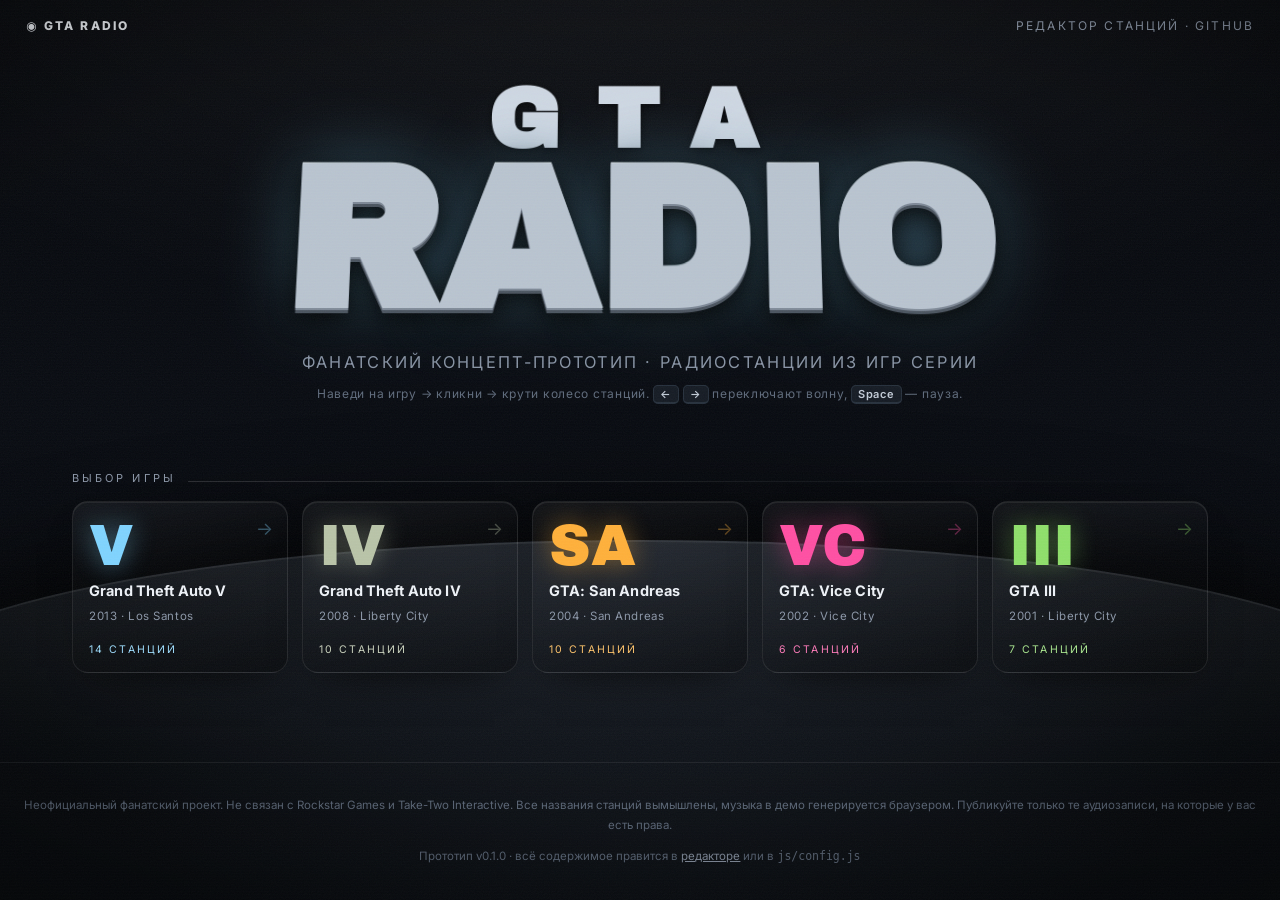
==== index.html @ 394b69d8 "GTA RADIO: прототип v0.1 — главная, экран радио (колесо/список), темы 5 игр, демо-звук WebAudio, ред" ====
<!DOCTYPE html>
<html lang="ru">
<head>
<meta charset="utf-8">
<meta name="viewport" content="width=device-width, initial-scale=1">
<title>GTA RADIO — фанатское радио из игр серии</title>
<meta name="description" content="Концепт-сайт: радиостанции из GTA V, IV, San Andreas, Vice City и GTA III. Круговой селектор станций, как в игре.">
<link rel="icon" href="data:image/svg+xml,%3Csvg xmlns='http://www.w3.org/2000/svg' viewBox='0 0 32 32'%3E%3Crect width='32' height='32' rx='7' fill='%23070b11'/%3E%3Ccircle cx='16' cy='16' r='10' fill='none' stroke='%237fd4ff' stroke-width='2'/%3E%3Ccircle cx='16' cy='16' r='3' fill='%237fd4ff'/%3E%3C/svg%3E">
<link rel="stylesheet" href="css/style.css">
</head>
<body>
  <div class="bg"></div>
  <div class="grain"></div>
  <div class="vignette"></div>
  <div class="scanlines"></div>

  <div class="home">
    <header class="home-head">
      <span class="brand">◉ GTA RADIO</span>
      <span><a href="editor.html">Редактор станций</a> · <a href="https://github.com/" target="_blank" rel="noopener">GitHub</a></span>
    </header>

    <main class="title-wrap">
      <h1 class="title"><span class="l1">GTA</span><span class="l2">RADIO</span></h1>
      <p class="subtitle" id="subtitle">выбери игру — получи её эфир</p>
      <p class="hint">Наведи на игру → кликни → крути колесо станций. <kbd>←</kbd> <kbd>→</kbd> переключают волну, <kbd>Space</kbd> — пауза.</p>

      <section class="games">
        <div class="games-h"><span>Выбор игры</span></div>
        <div class="games-grid" id="games"></div>
      </section>
    </main>

    <footer class="footer">
      <p id="disclaimer"></p>
      <p>Прототип v<span id="ver"></span> · всё содержимое правится в <a href="editor.html">редакторе</a> или в <code>js/config.js</code></p>
    </footer>
  </div>

<script src="js/config.js"></script>
<script>
(function () {
  const CFG = window.RADIO_CONFIG;
  const grid = document.getElementById('games');
  document.getElementById('subtitle').textContent = CFG.meta.subtitle;
  document.getElementById('disclaimer').textContent = CFG.meta.disclaimer;
  document.getElementById('ver').textContent = CFG.meta.version;

  CFG.games.forEach(g => {
    const a = document.createElement('a');
    a.className = 'game';
    a.href = 'radio.html?game=' + g.id;
    a.style.setProperty('--c', g.accent);
    a.innerHTML = `
      <span class="g-arrow">→</span>
      <span class="num">${g.num}</span>
      <span class="g-name">${g.name}</span>
      <span class="g-meta">${g.year} · ${g.city}</span>
      <span class="g-count">${g.stations.length} станций</span>`;
    a.addEventListener('mouseenter', () => document.body.style.setProperty('--accent', g.accent));
    a.addEventListener('focus', () => document.body.style.setProperty('--accent', g.accent));
    grid.appendChild(a);
  });
})();
</script>
</body>
</html>
---- css/style.css ----
@import url("https://fonts.googleapis.com/css2?family=Inter:wght@400;600;800;900&family=Archivo+Black&family=Oswald:wght@500;700&display=swap");

/* =========================================================================
   GTA RADIO — общие стили
   Темы игр подключаются классом на <body>: theme-v / theme-iv / theme-sa ...
   ========================================================================= */

:root{
  --bg:#04060a;
  --bg2:#0a0e14;
  --fg:#eef2f7;
  --muted:#8b96a7;
  --accent:#7fd4ff;
  --panel:rgba(10,14,20,.72);
  --panel-brd:rgba(255,255,255,.10);
  --wheel-size:min(66vmin,520px);
  --radius:16px;
  --f-title:"Archivo Black","Inter",system-ui,-apple-system,"Segoe UI",Roboto,sans-serif;
  --f-ui:"Inter",system-ui,-apple-system,"Segoe UI",Roboto,sans-serif;
  --f-hud:"Oswald","Inter",system-ui,sans-serif;
}

*{box-sizing:border-box}
html,body{height:100%}
body{
  margin:0;
  font-family:var(--f-ui);
  color:var(--fg);
  background:var(--bg);
  -webkit-font-smoothing:antialiased;
  overflow-x:hidden;
}
a{color:inherit}
button{font:inherit;color:inherit;background:none;border:0;cursor:pointer}
img,svg{display:block}
.hidden,[hidden]{display:none!important}

/* ----------------------------- фоны и слои ----------------------------- */
.bg{position:fixed;inset:0;z-index:-2;pointer-events:none}
.bg::before{
  content:"";position:absolute;inset:0;
  background:
    radial-gradient(120% 80% at 50% -10%, rgba(255,255,255,.055), transparent 60%),
    radial-gradient(90% 70% at 50% 115%, color-mix(in srgb, var(--accent) 14%, transparent), transparent 65%),
    linear-gradient(180deg,#05070b 0%,#080b11 45%,#04060a 100%);
}
.bg::after{ /* интерьер машины: торпедо */
  content:"";position:absolute;left:-10%;right:-10%;bottom:-38vh;height:78vh;
  background:
    linear-gradient(180deg, rgba(255,255,255,.045), rgba(0,0,0,0) 30%),
    radial-gradient(60% 100% at 50% 0%, #151a22, #070a0e 70%);
  border-radius:50% 50% 0 0 / 22% 22% 0 0;
  box-shadow:inset 0 2px 0 rgba(255,255,255,.07), 0 -30px 90px rgba(0,0,0,.75);
  filter:blur(.2px);
}
.scanlines{
  position:fixed;inset:0;z-index:60;pointer-events:none;opacity:.30;
  background:repeating-linear-gradient(180deg, rgba(255,255,255,.045) 0 1px, transparent 1px 3px);
  mix-blend-mode:overlay;
}
.vignette{
  position:fixed;inset:0;z-index:59;pointer-events:none;
  background:radial-gradient(120% 90% at 50% 45%, transparent 45%, rgba(0,0,0,.72) 100%);
}
.grain{
  position:fixed;inset:-50%;z-index:58;pointer-events:none;opacity:.055;
  background-image:url("data:image/svg+xml;utf8,<svg xmlns='http://www.w3.org/2000/svg' width='120' height='120'><filter id='n'><feTurbulence type='fractalNoise' baseFrequency='.85' numOctaves='3'/></filter><rect width='120' height='120' filter='url(%23n)'/></svg>");
  animation:grain 1.1s steps(4) infinite;
}
@keyframes grain{0%{transform:translate(0,0)}25%{transform:translate(-2%,1%)}50%{transform:translate(1%,-2%)}75%{transform:translate(-1%,-1%)}100%{transform:translate(2%,1%)}}

/* =========================================================================
   ГЛАВНАЯ
   ========================================================================= */
.home{min-height:100vh;display:flex;flex-direction:column}
.home-head{
  display:flex;align-items:center;justify-content:space-between;
  padding:18px 26px;font-size:12px;letter-spacing:.18em;text-transform:uppercase;color:var(--muted)
}
.home-head .brand{color:var(--fg);font-weight:800}
.home-head a{text-decoration:none;color:var(--muted);transition:color .2s}
.home-head a:hover{color:var(--accent)}

.title-wrap{flex:1;display:flex;flex-direction:column;align-items:center;justify-content:center;padding:0 20px;text-align:center;position:relative}
.title{
  position:relative;margin:0;line-height:.86;
  font-family:var(--f-title);
  font-size:clamp(3.4rem,15.5vw,13rem);
  letter-spacing:.005em;text-transform:uppercase;
  color:#f4f7fb;
  text-shadow:
    0 1px 0 #b9c4d0, 0 3px 0 #7d8896, 0 6px 0 #4b545f, 0 10px 24px rgba(0,0,0,.85),
    0 0 70px color-mix(in srgb, var(--accent) 35%, transparent);
  transform:perspective(700px) rotateX(6deg);
}
.title .l1,.title .l2{display:block}
.title .l1{font-size:.44em;letter-spacing:.42em;color:#cfd8e3;text-shadow:0 2px 10px rgba(0,0,0,.8)}
.title .l2{
  background:linear-gradient(180deg,#ffffff 0%,#e6edf6 38%,#9fb0c2 52%,#f2f6fb 62%,#c6d1dd 100%);
  -webkit-background-clip:text;background-clip:text;-webkit-text-fill-color:transparent;
  filter:drop-shadow(0 6px 18px rgba(0,0,0,.75));
}
.title .l2{animation:glowPulse 5.5s ease-in-out infinite}
@keyframes glowPulse{
  0%,100%{filter:drop-shadow(0 6px 18px rgba(0,0,0,.75)) drop-shadow(0 0 26px rgba(127,212,255,.10))}
  50%{filter:drop-shadow(0 6px 18px rgba(0,0,0,.75)) drop-shadow(0 0 46px rgba(127,212,255,.30))}
}
.subtitle{margin:26px 0 0;color:var(--muted);font-size:clamp(.85rem,1.6vw,1.02rem);letter-spacing:.14em;text-transform:uppercase}
.hint{margin-top:14px;color:#5f6b7c;font-size:12px;letter-spacing:.06em}
.hint kbd{background:#151b24;border:1px solid #26303c;border-bottom-width:2px;border-radius:5px;padding:1px 6px;font:600 11px/1.6 var(--f-ui);color:#c3ccd8}

/* выбор игры */
.games{margin:56px auto 0;width:min(1180px,100%);padding:0 22px}
.games-h{display:flex;align-items:baseline;gap:12px;margin-bottom:16px;color:var(--muted);font-size:11px;letter-spacing:.28em;text-transform:uppercase}
.games-h::after{content:"";flex:1;height:1px;background:linear-gradient(90deg,rgba(255,255,255,.14),transparent)}
.games-grid{display:grid;grid-template-columns:repeat(auto-fit,minmax(158px,1fr));gap:14px;padding-bottom:60px}
.game{
  position:relative;display:flex;flex-direction:column;align-items:flex-start;gap:10px;
  padding:18px 16px 16px;border-radius:var(--radius);text-decoration:none;overflow:hidden;
  background:linear-gradient(165deg,rgba(255,255,255,.055),rgba(255,255,255,.012) 45%,rgba(0,0,0,.35));
  border:1px solid rgba(255,255,255,.09);
  box-shadow:0 18px 40px -24px rgba(0,0,0,.9), inset 0 1px 0 rgba(255,255,255,.07);
  transition:transform .28s cubic-bezier(.2,.8,.2,1), border-color .28s, box-shadow .28s;
}
.game::before{
  content:"";position:absolute;inset:0;opacity:0;transition:opacity .3s;
  background:radial-gradient(120% 90% at 20% 0%, color-mix(in srgb, var(--c) 26%, transparent), transparent 70%);
}
.game:hover,.game:focus-visible{transform:translateY(-6px);border-color:color-mix(in srgb, var(--c) 55%, transparent);box-shadow:0 26px 50px -22px rgba(0,0,0,.95), 0 0 0 1px color-mix(in srgb, var(--c) 22%, transparent), 0 0 42px -12px color-mix(in srgb, var(--c) 55%, transparent)}
.game:hover::before,.game:focus-visible::before{opacity:1}
.game>*{position:relative}
.game .num{
  font-family:var(--f-title);font-size:clamp(2.6rem,5.4vw,3.6rem);line-height:.9;color:var(--c);
  text-shadow:0 0 26px color-mix(in srgb, var(--c) 45%, transparent)
}
.game .g-name{font-weight:700;font-size:14.5px;letter-spacing:.01em}
.game .g-meta{color:var(--muted);font-size:11.5px;letter-spacing:.05em}
.game .g-count{margin-top:auto;padding-top:10px;font-size:10.5px;letter-spacing:.2em;text-transform:uppercase;color:color-mix(in srgb, var(--c) 75%, #ffffff)}
.game .g-arrow{position:absolute;top:16px;right:14px;color:var(--c);opacity:.35;transition:.28s;font-size:18px}
.game:hover .g-arrow{opacity:1;transform:translateX(3px)}

.footer{padding:22px;border-top:1px solid rgba(255,255,255,.07);color:#5f6b7c;font-size:11.5px;line-height:1.7;text-align:center}
.footer a{color:var(--muted)}

/* =========================================================================
   ЭКРАН РАДИО
   ========================================================================= */
.stage{min-height:100vh;display:flex;flex-direction:column;position:relative}

.topbar{
  display:flex;align-items:center;gap:14px;padding:16px 22px;z-index:20;
  font-size:11px;letter-spacing:.2em;text-transform:uppercase;color:var(--muted)
}
.btn{
  display:inline-flex;align-items:center;gap:8px;padding:9px 15px;border-radius:999px;
  border:1px solid rgba(255,255,255,.13);background:rgba(255,255,255,.045);
  color:#dbe3ee;font-size:11px;letter-spacing:.16em;text-transform:uppercase;
  transition:.22s;backdrop-filter:blur(6px)
}
.btn:hover{border-color:color-mix(in srgb,var(--accent) 55%,transparent);color:#fff;background:rgba(255,255,255,.09);box-shadow:0 0 22px -8px var(--accent)}
.btn.primary{border-color:color-mix(in srgb,var(--accent) 50%,transparent);color:#fff;background:color-mix(in srgb,var(--accent) 16%,transparent)}
.topbar .spacer{flex:1}
.topbar .game-tag{color:#c6cfdb;font-weight:700}
.topbar .game-tag b{color:var(--accent)}

/* HUD «как в игре» */
.hud{
  position:absolute;top:74px;left:24px;z-index:22;max-width:min(46vw,460px);
  animation:hudIn .5s cubic-bezier(.2,.9,.2,1) both
}
@keyframes hudIn{from{opacity:0;transform:translateY(-10px)}to{opacity:1;transform:none}}
.hud .st{display:flex;align-items:center;gap:12px}
.hud .st .ico{width:46px;height:46px;border-radius:11px;overflow:hidden;box-shadow:0 8px 22px rgba(0,0,0,.6), 0 0 0 1px rgba(255,255,255,.09)}
.hud .st .ico svg{width:100%;height:100%}
.hud .name{font-family:var(--f-hud);font-weight:700;font-size:clamp(17px,2.3vw,25px);letter-spacing:.045em;text-transform:uppercase;color:#fff;text-shadow:0 2px 10px rgba(0,0,0,.9)}
.hud .tag{font-size:10.5px;letter-spacing:.22em;text-transform:uppercase;color:var(--accent);margin-top:2px}
.hud .track{margin-top:9px;font-size:13px;color:#c9d3e0;text-shadow:0 1px 6px rgba(0,0,0,.9);display:flex;align-items:center;gap:8px;min-height:19px}
.hud .track .t{white-space:nowrap;overflow:hidden;text-overflow:ellipsis;max-width:38vw}
.hud .track .a{color:var(--muted)}
.hud .live{font-size:9.5px;letter-spacing:.18em;padding:2px 7px;border-radius:4px;background:#c0392b;color:#fff;font-weight:800}

/* ------------------------------- КОЛЕСО ------------------------------- */
.wheel-stage{flex:1;display:grid;place-items:center;padding:34px 0 8px;position:relative}
.wheel{position:relative;width:var(--wheel-size);height:var(--wheel-size)}
.wheel .ring-bg{
  position:absolute;inset:6%;border-radius:50%;
  background:radial-gradient(circle at 50% 40%, rgba(255,255,255,.055), rgba(0,0,0,.55) 68%);
  border:1px solid rgba(255,255,255,.07);
  box-shadow:inset 0 0 80px rgba(0,0,0,.85), 0 0 60px -20px color-mix(in srgb,var(--accent) 30%,transparent);
}
.wheel .ring-bg::after{
  content:"";position:absolute;inset:14%;border-radius:50%;
  border:1px dashed rgba(255,255,255,.09);
  animation:spin 90s linear infinite;
}
@keyframes spin{to{transform:rotate(360deg)}}
.ring{position:absolute;inset:0;transform:rotate(var(--rot,0deg));transition:transform .62s cubic-bezier(.19,.9,.22,1)}
.st-chip{
  position:absolute;top:50%;left:50%;width:calc(var(--wheel-size)*.20);height:calc(var(--wheel-size)*.20);
  margin:calc(var(--wheel-size)*-.10) 0 0 calc(var(--wheel-size)*-.10);
  /* позиция на круге фиксирована (кольцо поворачивает всё само),
     а контр-поворот держит иконки и подписи вертикальными */
  transform:rotate(calc(var(--a) - 90deg)) translate(calc(var(--wheel-size)*.355)) rotate(calc(var(--a)*-1 + 90deg - var(--rot,0deg)));
  transition:transform .62s cubic-bezier(.19,.9,.22,1), filter .25s, opacity .35s;
  display:grid;place-items:center;padding:0;
}
.st-chip .disc{
  width:100%;height:100%;border-radius:22%;overflow:hidden;position:relative;
  border:1px solid rgba(255,255,255,.13);
  box-shadow:0 14px 30px rgba(0,0,0,.65);
  transition:transform .25s cubic-bezier(.2,.9,.2,1), box-shadow .25s, border-color .25s;
}
.st-chip .disc svg{width:100%;height:100%}
.st-chip .lbl{
  position:absolute;top:104%;left:50%;transform:translateX(-50%);
  width:180%;text-align:center;font-family:var(--f-hud);font-weight:600;
  font-size:clamp(8.5px,1.15vw,11.5px);letter-spacing:.1em;text-transform:uppercase;
  color:#9aa6b6;white-space:nowrap;overflow:hidden;text-overflow:ellipsis;
  text-shadow:0 2px 8px rgba(0,0,0,.95);transition:.25s;opacity:0
}
.st-chip.active{z-index:6}
.st-chip .lbl{z-index:7}
.st-chip:hover .disc{transform:scale(1.1);border-color:rgba(255,255,255,.35)}
.st-chip:hover .lbl{color:#e7edf5;opacity:1}
.st-chip.active .disc{
  transform:scale(1.22);border-color:color-mix(in srgb,var(--sc) 70%,#fff);
  box-shadow:0 0 0 2px color-mix(in srgb,var(--sc) 55%,transparent), 0 0 46px -6px color-mix(in srgb,var(--sc) 85%,transparent), 0 18px 34px rgba(0,0,0,.7);
}
.st-chip.active .lbl{color:#fff;font-weight:700;opacity:1}
.st-chip:not(.active){opacity:.72;filter:saturate(.55) brightness(.85)}
.st-chip:not(.active):hover{opacity:1;filter:none}

.wheel .marker{
  position:absolute;top:-2px;left:50%;transform:translateX(-50%);z-index:5;
  width:0;height:0;border-left:9px solid transparent;border-right:9px solid transparent;
  border-top:14px solid var(--accent);filter:drop-shadow(0 0 10px var(--accent));opacity:.9
}
.hub{
  position:absolute;top:50%;left:50%;transform:translate(-50%,-50%);
  width:calc(var(--wheel-size)*.40);height:calc(var(--wheel-size)*.40);
  border-radius:50%;display:grid;place-items:center;gap:6px;
  background:radial-gradient(circle at 50% 35%, rgba(20,26,34,.96), rgba(4,6,10,.98));
  border:1px solid rgba(255,255,255,.09);
  box-shadow:inset 0 0 40px rgba(0,0,0,.9), 0 0 0 8px rgba(255,255,255,.02), 0 24px 60px rgba(0,0,0,.7)
}
.hub .eq{width:64%;height:34%}
.hub .power{
  width:46px;height:46px;border-radius:50%;display:grid;place-items:center;
  border:1px solid rgba(255,255,255,.16);background:rgba(255,255,255,.05);transition:.22s
}
.hub .power:hover{border-color:var(--accent);box-shadow:0 0 22px -6px var(--accent);background:rgba(255,255,255,.1)}
.hub .power svg{width:19px;height:19px}
.hub .hintline{font-size:9px;letter-spacing:.22em;text-transform:uppercase;color:#6b7686;text-align:center}

/* ------------------------------- СПИСОК ------------------------------- */
.list-stage{flex:1;display:flex;align-items:center;padding:20px 4vw 30px;position:relative}
.stage-num{
  position:absolute;top:50%;left:50%;transform:translate(-50%,-50%);
  font-family:var(--f-title);font-size:min(46vmin,420px);line-height:1;
  color:color-mix(in srgb,var(--accent) 9%, transparent);
  letter-spacing:.02em;pointer-events:none;user-select:none;white-space:nowrap
}
.rpanel{
  width:min(430px,86vw);border-radius:6px;padding:14px 0 10px;
  background:linear-gradient(180deg, rgba(14,18,24,.86), rgba(6,9,13,.9));
  border:1px solid rgba(255,255,255,.13);
  box-shadow:0 30px 70px rgba(0,0,0,.7), inset 0 1px 0 rgba(255,255,255,.08);
  animation:hudIn .45s both
}
.rpanel .rp-head{
  display:flex;align-items:center;gap:9px;padding:0 16px 11px;
  border-bottom:1px solid rgba(255,255,255,.1);
  font-family:var(--f-hud);font-weight:700;font-size:13px;letter-spacing:.24em;text-transform:uppercase;color:#dfe6ef
}
.rpanel .rp-head .dot{width:7px;height:7px;border-radius:50%;background:var(--accent);box-shadow:0 0 10px var(--accent);animation:blink 1.6s infinite}
@keyframes blink{50%{opacity:.25}}
.rlist{list-style:none;margin:8px 0 0;padding:0;max-height:min(58vh,520px);overflow:auto;scrollbar-width:thin}
.rlist::-webkit-scrollbar{width:6px}
.rlist::-webkit-scrollbar-thumb{background:rgba(255,255,255,.16);border-radius:3px}
.rlist li{margin:0}
.rlist button{
  width:100%;display:flex;align-items:center;gap:11px;padding:8px 16px;text-align:left;
  border-left:3px solid transparent;transition:.16s
}
.rlist button:hover{background:rgba(255,255,255,.055)}
.rlist .ico{width:30px;height:30px;border-radius:7px;overflow:hidden;flex:none;box-shadow:0 0 0 1px rgba(255,255,255,.09)}
.rlist .ico svg{width:100%;height:100%}
.rlist .nm{font-family:var(--f-hud);font-weight:600;font-size:14px;letter-spacing:.05em;text-transform:uppercase;color:#cfd8e4;white-space:nowrap;overflow:hidden;text-overflow:ellipsis}
.rlist .nm{display:block}
.rlist .tg{display:block;font-size:10px;letter-spacing:.12em;text-transform:uppercase;color:#6f7b8b;margin-top:1px}
.rlist li.active button{
  background:linear-gradient(90deg, color-mix(in srgb,var(--accent) 22%,transparent), transparent 85%);
  border-left-color:var(--accent)
}
.rlist li.active .nm{color:#fff;text-shadow:0 0 16px color-mix(in srgb,var(--accent) 60%,transparent)}
.rlist .eqmini{margin-left:auto;width:26px;height:16px;opacity:0;transition:.2s}
.rlist li.active .eqmini{opacity:1}

/* ---------------------------- нижняя панель ---------------------------- */
.bottom{
  position:relative;z-index:20;display:flex;align-items:center;gap:16px;
  padding:14px 22px 20px;
  background:linear-gradient(180deg,transparent, rgba(0,0,0,.55) 40%, rgba(0,0,0,.75));
}
.ctrl{display:flex;align-items:center;gap:8px}
.cbtn{
  width:40px;height:40px;border-radius:50%;display:grid;place-items:center;
  border:1px solid rgba(255,255,255,.14);background:rgba(255,255,255,.05);transition:.2s
}
.cbtn:hover{border-color:var(--accent);box-shadow:0 0 20px -6px var(--accent);background:rgba(255,255,255,.1)}
.cbtn svg{width:17px;height:17px;fill:#dfe6ef}
.cbtn.big{width:52px;height:52px}
.cbtn.big svg{width:22px;height:22px}
.vol{display:flex;align-items:center;gap:9px;min-width:150px}
.vol input[type=range]{
  -webkit-appearance:none;appearance:none;flex:1;height:4px;border-radius:2px;
  background:linear-gradient(90deg,var(--accent) var(--p,80%), rgba(255,255,255,.15) var(--p,80%));
  outline:none
}
.vol input[type=range]::-webkit-slider-thumb{-webkit-appearance:none;width:14px;height:14px;border-radius:50%;background:#fff;box-shadow:0 0 10px color-mix(in srgb,var(--accent) 80%,transparent);cursor:pointer}
.vol input[type=range]::-moz-range-thumb{width:14px;height:14px;border:0;border-radius:50%;background:#fff;cursor:pointer}
.nowbar{flex:1;min-width:0}
.nowbar .row1{display:flex;align-items:baseline;gap:10px;min-width:0}
.nowbar .stn{font-family:var(--f-hud);font-weight:700;letter-spacing:.14em;text-transform:uppercase;font-size:13px;color:#fff;white-space:nowrap}
.nowbar .trk{font-size:13px;color:#b9c4d2;white-space:nowrap;overflow:hidden;text-overflow:ellipsis}
.nowbar .trk .sep{color:#4d5867;margin:0 7px}
.nowbar .row2{display:flex;align-items:center;gap:10px;margin-top:5px}
.prog{flex:1;height:3px;border-radius:2px;background:rgba(255,255,255,.12);overflow:hidden}
.prog i{display:block;height:100%;width:0%;background:linear-gradient(90deg,var(--accent),#fff);transition:width .3s linear}
.time{font-variant-numeric:tabular-nums;font-size:11px;color:#6f7b8b;letter-spacing:.06em}
.eqbars{display:flex;align-items:flex-end;gap:2px;height:26px;width:110px}
.eqbars i{flex:1;background:linear-gradient(180deg,#fff,var(--accent));border-radius:1px;height:8%;transition:height .08s linear;opacity:.9}
.keys{font-size:10px;letter-spacing:.12em;text-transform:uppercase;color:#5b6675}
.keys kbd{background:#141a22;border:1px solid #252f3b;border-radius:4px;padding:1px 5px;color:#a9b4c2;font:600 10px/1.5 var(--f-ui)}

/* статус/ошибки */
.toast{
  position:fixed;left:50%;bottom:96px;transform:translate(-50%,20px);z-index:80;
  padding:11px 18px;border-radius:10px;background:rgba(12,16,22,.95);
  border:1px solid rgba(255,255,255,.14);color:#e6ecf5;font-size:13px;
  box-shadow:0 20px 50px rgba(0,0,0,.7);opacity:0;pointer-events:none;transition:.3s
}
.toast.show{opacity:1;transform:translate(-50%,0)}
.toast.err{border-color:#c0392b;color:#ffd9d3}

/* =========================================================================
   ТЕМЫ ИГР
   ========================================================================= */
/* GTA V — холодный неон, круг */
body.theme-v{--accent:#7fd4ff}

/* GTA IV — грязный, приглушённый, оливковый */
body.theme-iv{
  --accent:#a8b894;--panel-brd:rgba(255,255,255,.08);
  filter:saturate(.72) contrast(1.04);
}
body.theme-iv .bg::before{
  background:
    radial-gradient(120% 80% at 50% -10%, rgba(190,205,175,.07), transparent 60%),
    radial-gradient(90% 70% at 50% 115%, rgba(96,110,84,.20), transparent 65%),
    linear-gradient(180deg,#0b0d09 0%,#101309 45%,#070905 100%);
}
body.theme-iv .title,body.theme-iv .hud .name{letter-spacing:.02em}
body.theme-iv .st-chip:not(.active){filter:grayscale(.5) brightness(.75)}

/* SA — тёплый янтарь, граффити-вайб */
body.theme-sa{--accent:#ffb03a}
body.theme-sa .bg::before{
  background:
    radial-gradient(120% 80% at 50% -10%, rgba(255,190,90,.08), transparent 60%),
    radial-gradient(90% 70% at 50% 115%, rgba(255,140,40,.18), transparent 65%),
    linear-gradient(180deg,#0a0703 0%,#140d04 45%,#070502 100%);
}
body.theme-sa .rpanel{border-color:rgba(255,176,58,.28)}
body.theme-sa .list-stage{justify-content:flex-end}

/* Vice City — неон-розовый/циан */
body.theme-vc{--accent:#ff4fa3}
body.theme-vc .bg::before{
  background:
    radial-gradient(100% 70% at 15% 0%, rgba(255,79,163,.20), transparent 60%),
    radial-gradient(100% 70% at 85% 10%, rgba(79,216,255,.16), transparent 60%),
    radial-gradient(90% 70% at 50% 115%, rgba(255,79,163,.22), transparent 65%),
    linear-gradient(180deg,#12040f 0%,#1a0718 45%,#08030a 100%);
}
body.theme-vc .bg::after{
  background:
    linear-gradient(180deg, rgba(255,120,200,.10), transparent 30%),
    repeating-linear-gradient(90deg, rgba(79,216,255,.16) 0 1px, transparent 1px 60px),
    radial-gradient(60% 100% at 50% 0%, #2a0b22, #0a0310 70%);
}
body.theme-vc .rpanel{border-color:rgba(255,79,163,.35);box-shadow:0 30px 70px rgba(0,0,0,.7), 0 0 40px -18px #ff4fa3, inset 0 1px 0 rgba(255,255,255,.08)}
body.theme-vc .hud .name{color:#fff;text-shadow:0 0 18px rgba(255,79,163,.7), 0 2px 10px rgba(0,0,0,.9)}

/* GTA III — зелёный HUD, 2001 */
body.theme-iii{--accent:#8ee06a}
body.theme-iii .bg::before{
  background:
    radial-gradient(120% 80% at 50% -10%, rgba(142,224,106,.07), transparent 60%),
    radial-gradient(90% 70% at 50% 115%, rgba(120,190,90,.16), transparent 65%),
    linear-gradient(180deg,#050804 0%,#0a1006 45%,#040603 100%);
}
body.theme-iii .rpanel{border-color:rgba(142,224,106,.25)}
body.theme-iii .list-stage{justify-content:flex-start}

/* =========================================================================
   РЕДАКТОР
   ========================================================================= */
.editor{max-width:1180px;margin:0 auto;padding:26px 22px 80px}
.editor h1{font-family:var(--f-title);font-size:clamp(1.6rem,4vw,2.4rem);margin:0 0 6px;text-transform:uppercase;letter-spacing:.02em}
.editor .lead{color:var(--muted);font-size:13.5px;line-height:1.7;max-width:76ch;margin:0 0 22px}
.editor .card{background:linear-gradient(180deg,rgba(255,255,255,.045),rgba(255,255,255,.015));border:1px solid rgba(255,255,255,.09);border-radius:14px;padding:18px;margin-bottom:16px}
.editor h2{font-size:12px;letter-spacing:.24em;text-transform:uppercase;color:var(--accent);margin:0 0 14px}
.editor label{display:block;font-size:11px;letter-spacing:.14em;text-transform:uppercase;color:var(--muted);margin:12px 0 5px}
.editor input[type=text],.editor select,.editor textarea{
  width:100%;padding:10px 12px;border-radius:9px;background:#0b0f15;border:1px solid rgba(255,255,255,.12);
  color:#e7edf5;font:400 13.5px/1.55 var(--f-ui);outline:none;transition:.2s
}
.editor input:focus,.editor select:focus,.editor textarea:focus{border-color:var(--accent);box-shadow:0 0 0 3px color-mix(in srgb,var(--accent) 18%,transparent)}
.editor textarea{font:400 12.5px/1.6 ui-monospace,SFMono-Regular,Menlo,Consolas,monospace;min-height:420px;resize:vertical}
.editor .grid2{display:grid;grid-template-columns:repeat(auto-fit,minmax(230px,1fr));gap:14px}
.editor .row{display:flex;gap:10px;flex-wrap:wrap;align-items:center}
.editor .stn{display:flex;align-items:center;gap:10px;padding:9px 11px;border-radius:10px;background:rgba(255,255,255,.035);border:1px solid rgba(255,255,255,.07);margin-bottom:7px}
.editor .stn .ico{width:34px;height:34px;border-radius:8px;overflow:hidden;flex:none}
.editor .stn .ico svg{width:100%;height:100%}
.editor .stn .nm{font-weight:600;font-size:13.5px}
.editor .stn .mt{font-size:11px;color:var(--muted)}
.editor .pill{font-size:10px;letter-spacing:.14em;text-transform:uppercase;padding:3px 8px;border-radius:99px;border:1px solid rgba(255,255,255,.14);color:var(--muted)}
.editor .pill.ok{color:#8dff9c;border-color:rgba(141,255,156,.35)}
.editor .pill.demo{color:#ffd54a;border-color:rgba(255,213,74,.35)}
.note{border-left:3px solid var(--accent);padding:10px 14px;background:rgba(255,255,255,.04);border-radius:0 10px 10px 0;font-size:13px;line-height:1.7;color:#c3ccd8}
.note code{background:#0b0f15;padding:1px 6px;border-radius:5px;font-size:12px;color:#ffd54a}
@media (max-width:760px){
  :root{--wheel-size:min(88vmin,420px)}
  .hud{top:66px;left:14px;max-width:70vw}
  .bottom{flex-wrap:wrap;gap:10px;padding:12px 14px 18px}
  .nowbar{order:-1;flex:1 1 100%}
  .keys{display:none}
  .toast{bottom:170px}
  .list-stage{justify-content:center!important}
}
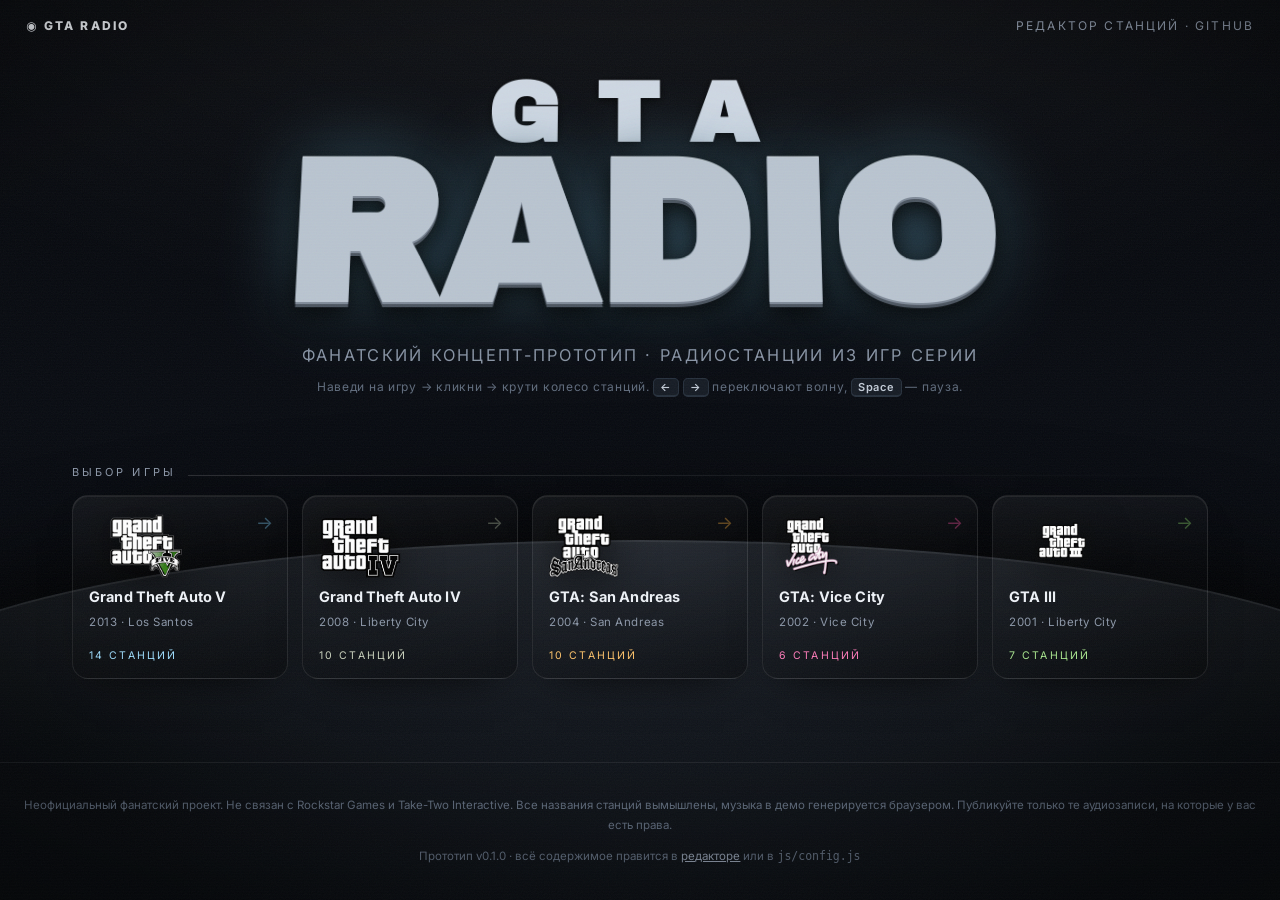
==== commit 895b0f91: "логотипы игр на главной и в топбаре экрана радио (assets/games/, прозрачный фон, арт-система gameLog" ====
--- a/index.html
+++ b/index.html
@@ -37,10 +37,19 @@
     </footer>
   </div>
 
+<script src="js/art.auto.js"></script>
 <script src="js/config.js"></script>
 <script>
 (function () {
   const CFG = window.RADIO_CONFIG;
+  const ART = window.RADIO_ART || { gameLogos: {} };
+  if (ART.home) {
+    const d = document.createElement('div');
+    d.className = 'bgimg';
+    d.style.backgroundImage = `url("${ART.home}")`;
+    document.body.prepend(d);
+    document.body.classList.add('has-bg');
+  }
   const grid = document.getElementById('games');
   document.getElementById('subtitle').textContent = CFG.meta.subtitle;
   document.getElementById('disclaimer').textContent = CFG.meta.disclaimer;
@@ -51,9 +60,10 @@
     a.className = 'game';
     a.href = 'radio.html?game=' + g.id;
     a.style.setProperty('--c', g.accent);
+    const gl = (ART.gameLogos || {})[g.id];
     a.innerHTML = `
       <span class="g-arrow">→</span>
-      <span class="num">${g.num}</span>
+      ${gl ? `<img class="g-logo" src="${gl}" alt="${g.name}">` : `<span class="num">${g.num}</span>`}
       <span class="g-name">${g.name}</span>
       <span class="g-meta">${g.year} · ${g.city}</span>
       <span class="g-count">${g.stations.length} станций</span>`;
--- a/css/style.css
+++ b/css/style.css
@@ -129,6 +129,10 @@
 .game:hover,.game:focus-visible{transform:translateY(-6px);border-color:color-mix(in srgb, var(--c) 55%, transparent);box-shadow:0 26px 50px -22px rgba(0,0,0,.95), 0 0 0 1px color-mix(in srgb, var(--c) 22%, transparent), 0 0 42px -12px color-mix(in srgb, var(--c) 55%, transparent)}
 .game:hover::before,.game:focus-visible::before{opacity:1}
 .game>*{position:relative}
+.game .g-logo{height:64px;width:auto;max-width:100%;object-fit:contain;
+  filter:drop-shadow(0 8px 22px rgba(0,0,0,.65));transition:transform .28s}
+.game:hover .g-logo{transform:scale(1.06)}
+.topbar .g-logo-sm{height:26px;width:auto;object-fit:contain;filter:drop-shadow(0 3px 10px rgba(0,0,0,.7))}
 .game .num{
   font-family:var(--f-title);font-size:clamp(2.6rem,5.4vw,3.6rem);line-height:.9;color:var(--c);
   text-shadow:0 0 26px color-mix(in srgb, var(--c) 45%, transparent)
@@ -439,3 +443,15 @@
   .toast{bottom:170px}
   .list-stage{justify-content:center!important}
 }
+
+/* =========================================================================
+   ПОДЛОЖКИ (assets/bg/…) и логотипы станций (assets/logos/…)
+   ========================================================================= */
+.bgimg{position:fixed;inset:0;z-index:-3;background-size:cover;background-position:center;transform:scale(1.02)}
+body.has-bg .bg::before{
+  background:
+    radial-gradient(120% 80% at 50% -10%, rgba(255,255,255,.05), transparent 60%),
+    linear-gradient(180deg, rgba(4,6,10,.60), rgba(6,9,14,.78) 45%, rgba(3,5,8,.93));
+}
+.st-chip .disc,.rlist .ico,.hud .ico{position:relative}
+img.art{position:absolute;inset:0;width:100%;height:100%;object-fit:cover}
